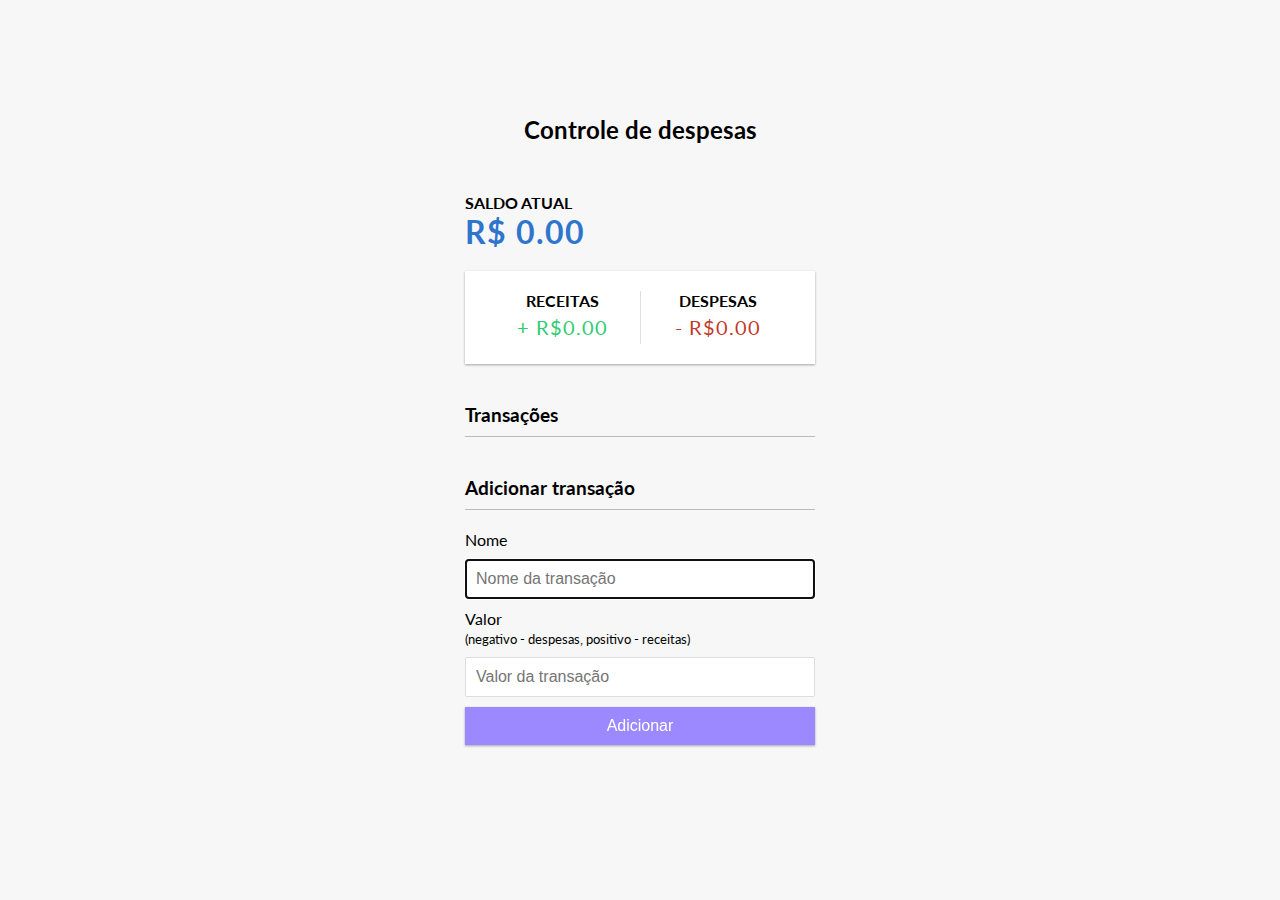
==== controle-de-despesas/index.html @ b9dc3f98 "ok" ====
<!DOCTYPE html>
<html lang="pt-br">
  <head>
    <meta charset="UTF-8" />
    <meta name="viewport" content="width=device-width, initial-scale=1.0" />
    <link rel="stylesheet" href="./style.css" />
    <title>Controle de despesas</title>
  </head>
  <body>
    <h2>Controle de despesas</h2>

    <div class="container">
      <h4>Saldo atual</h4>
      
      <h1 id="balance" class="balance">R$ 0.00</h1>

      <div class="inc-exp-container">
        <div>
          <h4>Receitas</h4>
          <p id="money-plus" class="money plus">+ R$0.00</p>
        </div>

        <div>
          <h4>Despesas</h4>
          <p id="money-minus" class="money minus">- R$0.00</p>
        </div>
      </div>

      <h3>Transações</h3>
      
      <ul id="transactions" class="transactions">
        <!-- <li class="minus">
          Salário <span>-$400</span><button class="delete-btn">x</button>
        </li> -->
      </ul>

      <h3>Adicionar transação</h3>
      
      <form id="form">
        <div class="form-control">
          <label for="text">Nome</label>
          <input autofocus type="text" id="text" placeholder="Nome da transação" />
        </div>

        <div class="form-control">
          <label for="amount">Valor <br />
            <small>(negativo - despesas, positivo - receitas)</small>
          </label>
          <input type="number" id="amount" placeholder="Valor da transação" />
        </div>

        <button class="btn">Adicionar</button>
      </form>
    </div>

    <script src="script.js"></script>
  </body>
</html>
---- controle-de-despesas/style.css ----
@import url('https://fonts.googleapis.com/css?family=Lato&display=swap');

:root {
  --box-shadow: 0 1px 3px rgba(0, 0, 0, 0.12), 0 1px 2px rgba(0, 0, 0, 0.24);
}

* {
  box-sizing: border-box;
}

body {
  background-color: #f7f7f7;
  display: flex;
  flex-direction: column;
  align-items: center;
  justify-content: center;
  min-height: 100vh;
  margin: 0;
  font-family: 'Lato', sans-serif;
}

.container {
  margin: 30px auto;
  width: 350px;
}

h1 {
  letter-spacing: 1px;
  margin: 0;
  color: #2e75cc;
}

h3 {
  border-bottom: 1px solid #bbb;
  padding-bottom: 10px;
  margin: 40px 0 10px;
}

h4 {
  margin: 0;
  text-transform: uppercase;
}

.inc-exp-container {
  background-color: #fff;
  box-shadow: var(--box-shadow);
  padding: 20px;
  display: flex;
  justify-content: space-between;
  margin: 20px 0;
}

.inc-exp-container > div {
  flex: 1;
  text-align: center;
}

.inc-exp-container > div:first-of-type {
  border-right: 1px solid #dedede;
}

.money {
  font-size: 20px;
  letter-spacing: 1px;
  margin: 5px 0;
}

.money.plus {
  color: #2ecc71;
}

.money.minus {
  color: #c0392b;
}

label {
  display: inline-block;
  margin: 10px 0;
}

input[type='text'],
input[type='number'] {
  border: 1px solid #dedede;
  border-radius: 2px;
  display: block;
  font-size: 16px;
  padding: 10px;
  width: 100%;
}

.btn {
  cursor: pointer;
  background-color: #9c88ff;
  box-shadow: var(--box-shadow);
  color: #fff;
  border: 0;
  display: block;
  font-size: 16px;
  margin: 10px 0 30px;
  padding: 10px;
  width: 100%;
}

.btn:focus,
.delete-btn:focus {
  outline: 0;
}

.transactions {
  list-style-type: none;
  padding: 0;
  margin-bottom: 40px;
}

.transactions li {
  background-color: #fff;
  box-shadow: var(--box-shadow);
  color: #333;
  display: flex;
  justify-content: space-between;
  position: relative;
  padding: 10px;
  margin: 10px 0;
}

.transactions li.plus {
  border-right: 5px solid #2ecc71;
}

.transactions li.minus {
  border-right: 5px solid #c0392b;
}

.delete-btn {
  cursor: pointer;
  background-color: #e74c3c;
  border: 0;
  color: #fff;
  font-size: 20px;
  line-height: 20px;
  padding: 2px 5px;
  position: absolute;
  top: 50%;
  left: 0;
  transform: translate(-100%, -50%);
  opacity: 0;
  transition: opacity 0.3s ease;
}

.transactions li:hover .delete-btn {
  opacity: 1;
}
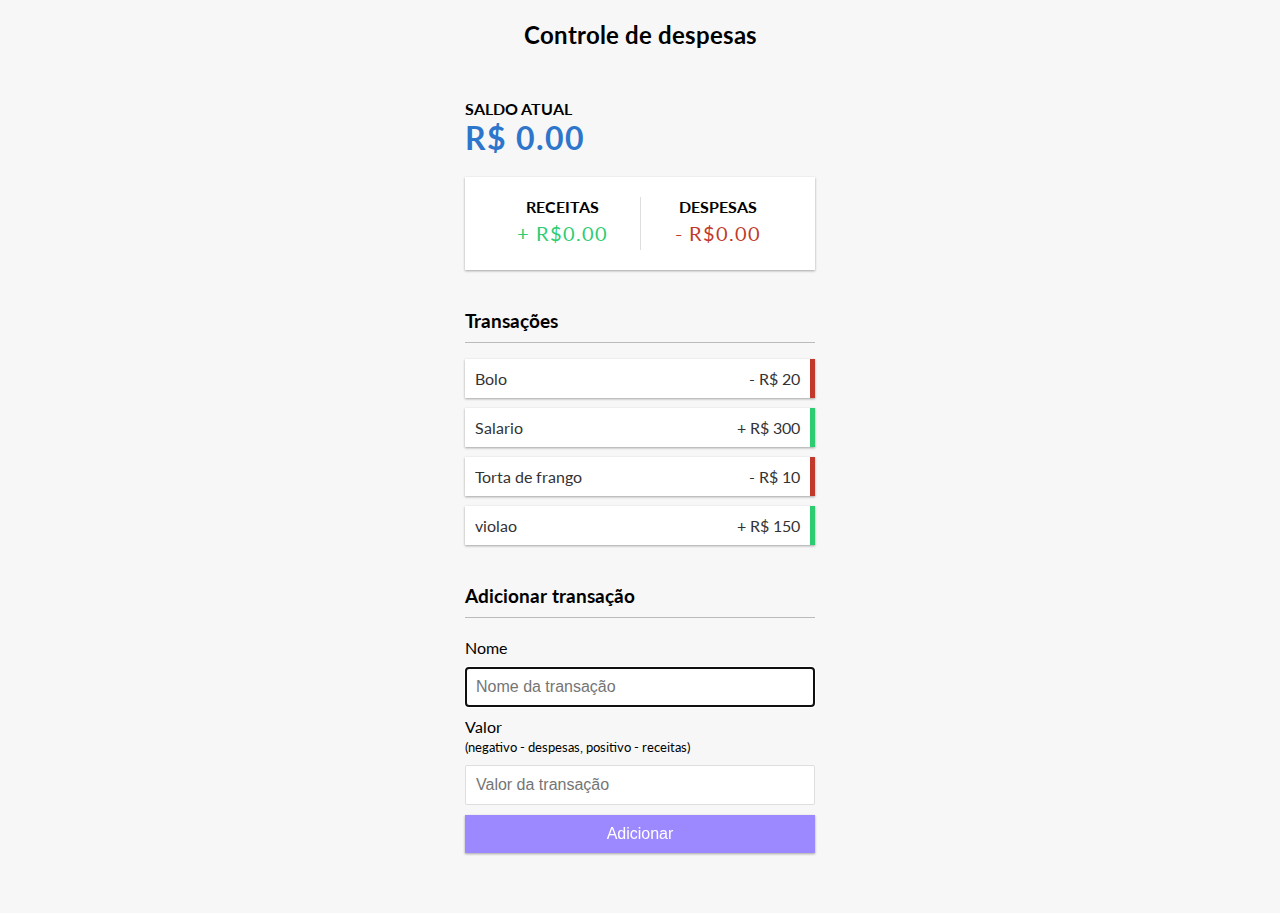
==== commit c5ffe2fe: "ok" ====
--- a/controle-de-despesas/index.html
+++ b/controle-de-despesas/index.html
@@ -28,11 +28,7 @@
 
       <h3>Transações</h3>
       
-      <ul id="transactions" class="transactions">
-        <!-- <li class="minus">
-          Salário <span>-$400</span><button class="delete-btn">x</button>
-        </li> -->
-      </ul>
+      <ul id="transactions" class="transactions"></ul>
 
       <h3>Adicionar transação</h3>
       
